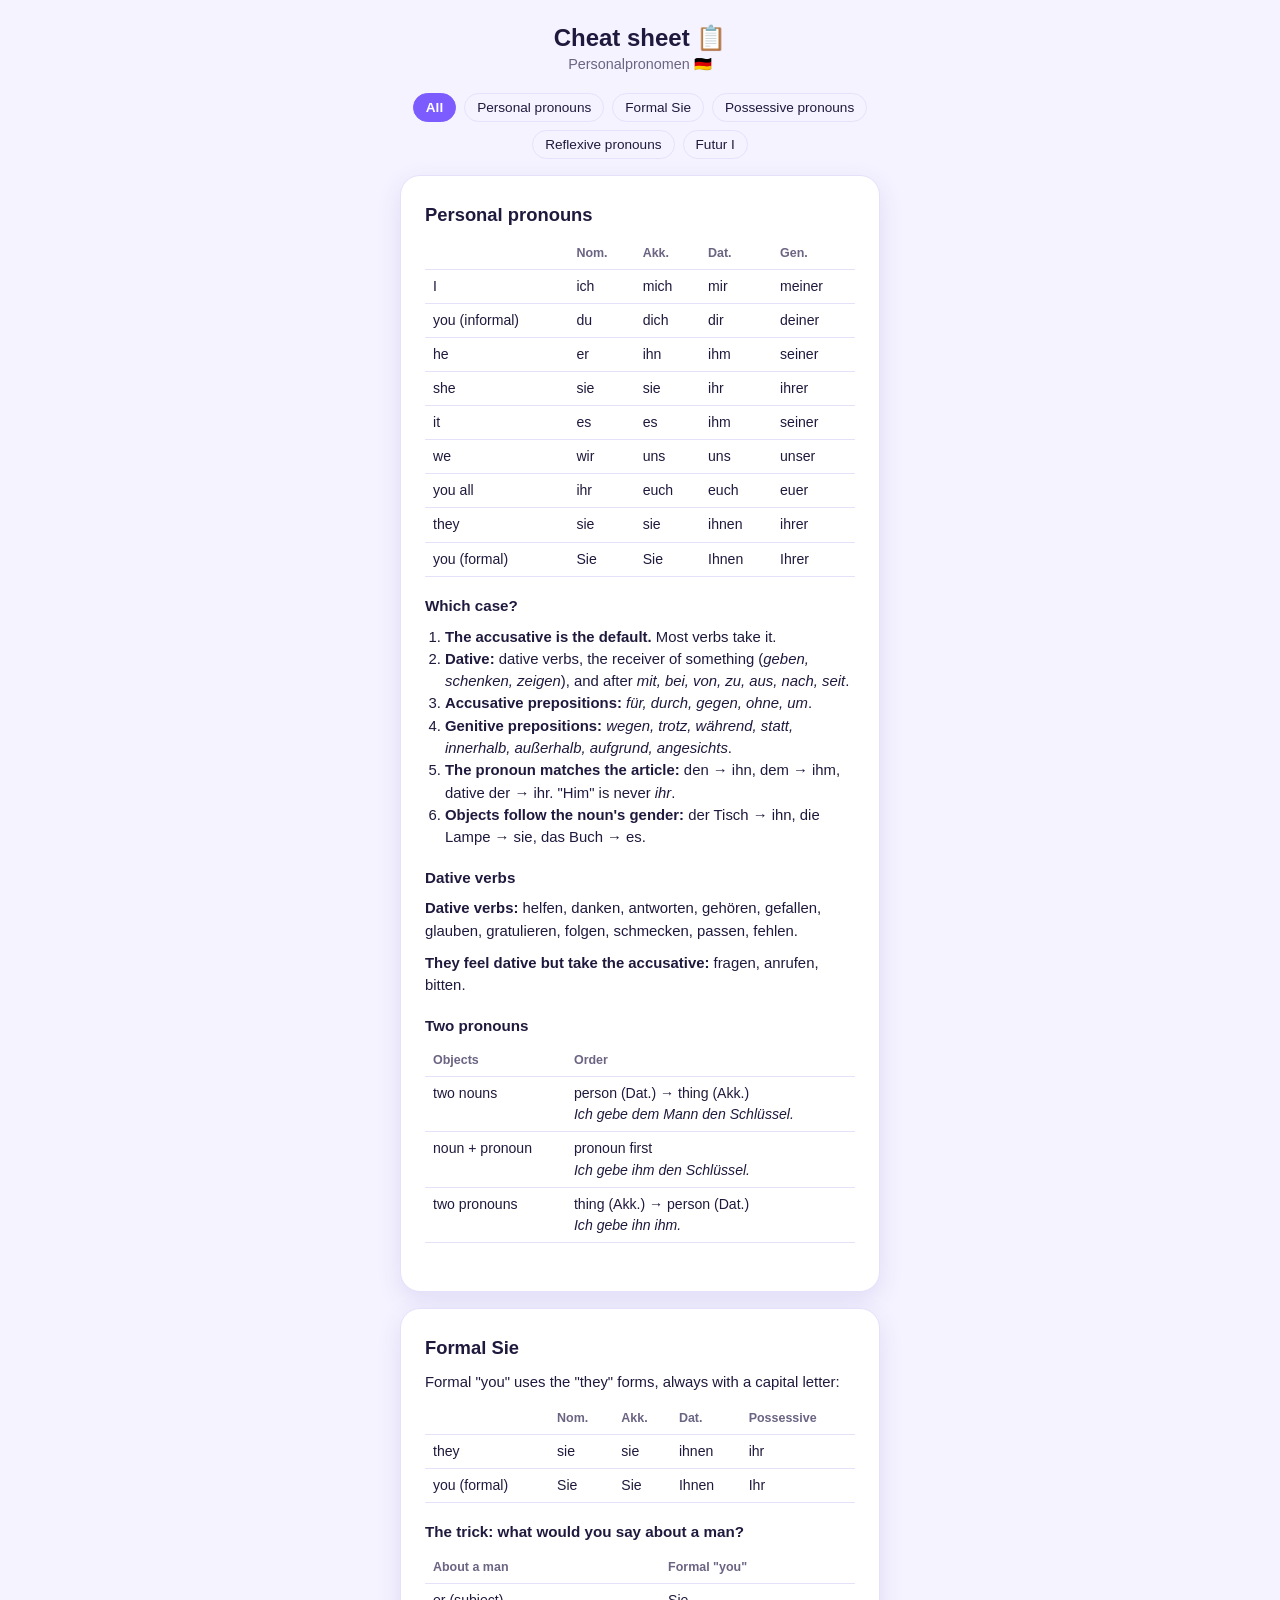
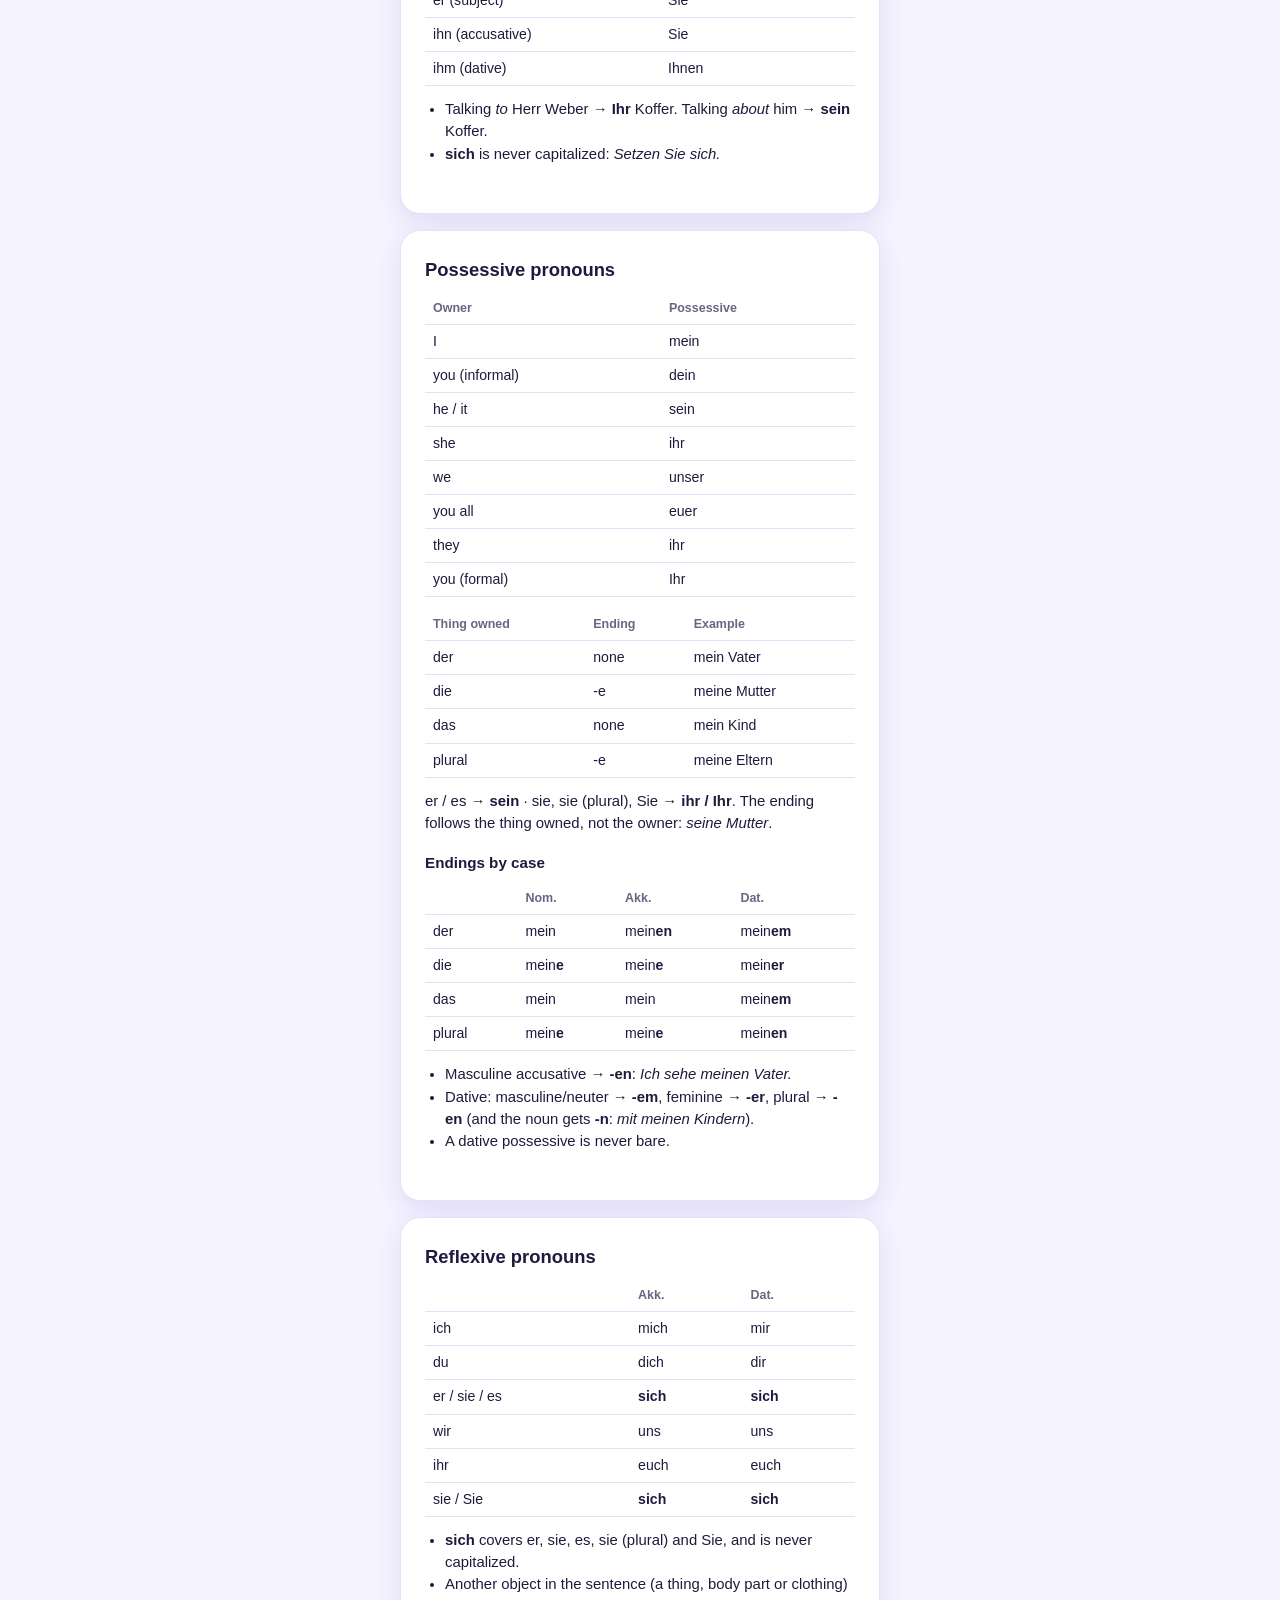
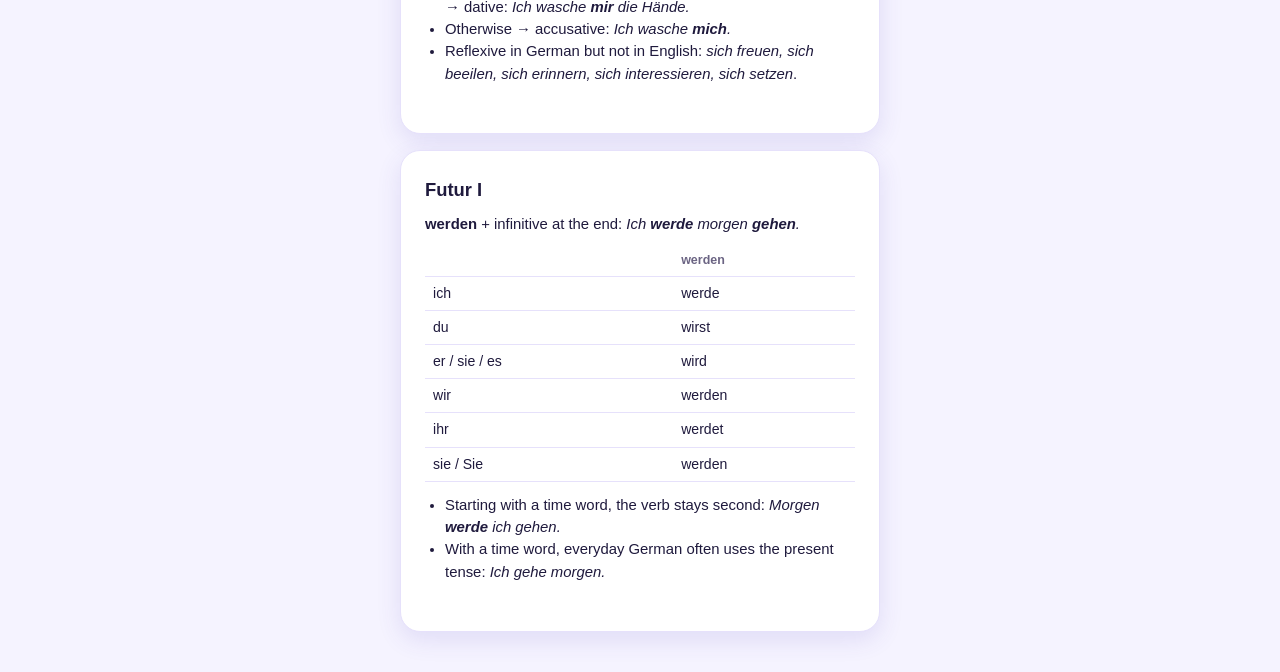
==== cheatsheet.html @ 4c066b8e "Cheat sheet on every screen; hide case labels during tests - A "Cheat sheet" link in the header open" ====
<!DOCTYPE html>
<html lang="en">
<head>
  <meta charset="UTF-8" />
  <meta name="viewport" content="width=device-width, initial-scale=1.0" />
  <title>Cheat sheet · Personalpronomen</title>
  <!-- Bump ?v= on every change (see index.html). -->
  <link rel="stylesheet" href="style.css?v=7" />
</head>
<body>
  <div class="app" id="app"></div>
  <script src="lessons.js?v=7"></script>
  <script src="cheatsheet.js?v=7"></script>
</body>
</html>
---- style.css ----
:root {
  --bg: #f5f3ff;
  --card-bg: #ffffff;
  --text: #1f1a3d;
  --muted: #6b6483;
  --accent: #7c5cff;
  --accent-dark: #5e3fe0;
  --correct: #22a06b;
  --correct-bg: #e6f7ee;
  --wrong: #e0483f;
  --wrong-bg: #fde9e7;
  --border: #e6e1fb;
  --shadow: 0 8px 24px rgba(76, 55, 179, 0.12);
}

@media (prefers-color-scheme: dark) {
  :root {
    --bg: #16132b;
    --card-bg: #221d40;
    --text: #f1eefc;
    --muted: #a79fc9;
    --accent: #9b81ff;
    --accent-dark: #7c5cff;
    --correct: #4ad999;
    --correct-bg: #16332a;
    --wrong: #ff7a70;
    --wrong-bg: #3a1c1c;
    --border: #34305a;
    --shadow: 0 8px 24px rgba(0, 0, 0, 0.4);
  }
}

* { box-sizing: border-box; }

body {
  margin: 0;
  background: var(--bg);
  color: var(--text);
  font-family: -apple-system, BlinkMacSystemFont, "Segoe UI", Roboto, Helvetica, Arial, sans-serif;
  min-height: 100vh;
  display: flex;
  justify-content: center;
  padding: 24px 16px;
}

.app {
  width: 100%;
  max-width: 480px;
}

header {
  text-align: center;
  margin-bottom: 20px;
}

header h1 {
  font-size: 1.5rem;
  margin: 0 0 4px;
}

header p {
  margin: 0;
  color: var(--muted);
  font-size: 0.9rem;
}

.stats {
  display: flex;
  justify-content: space-between;
  align-items: center;
  margin-bottom: 12px;
  font-size: 0.85rem;
  color: var(--muted);
}

.stats .streak {
  color: var(--accent);
  font-weight: 600;
}

.progress-bar {
  height: 8px;
  border-radius: 999px;
  background: var(--border);
  overflow: hidden;
  margin-bottom: 20px;
}

.progress-fill {
  height: 100%;
  background: var(--accent);
  transition: width 0.25s ease;
}

.card {
  background: var(--card-bg);
  border-radius: 20px;
  padding: 28px 24px;
  box-shadow: var(--shadow);
  border: 1px solid var(--border);
}

.category-tag {
  display: inline-block;
  font-size: 0.72rem;
  font-weight: 600;
  letter-spacing: 0.04em;
  text-transform: uppercase;
  color: var(--accent-dark);
  background: var(--correct-bg);
  background: color-mix(in srgb, var(--accent) 14%, transparent);
  padding: 4px 10px;
  border-radius: 999px;
  margin-bottom: 14px;
}

.prompt {
  font-size: 1.35rem;
  font-weight: 700;
  margin: 0 0 20px;
  line-height: 1.3;
}

.direction-hint {
  color: var(--muted);
  font-size: 0.8rem;
  margin: -14px 0 16px;
}

.options {
  display: flex;
  flex-direction: column;
  gap: 10px;
}

.option {
  text-align: left;
  padding: 14px 16px;
  border-radius: 12px;
  border: 1.5px solid var(--border);
  background: transparent;
  color: var(--text);
  font-size: 1rem;
  cursor: pointer;
  transition: border-color 0.15s, background 0.15s, transform 0.1s;
  font-family: inherit;
}

.option:hover:not(:disabled) {
  border-color: var(--accent);
}

.option:active:not(:disabled) {
  transform: scale(0.99);
}

.option:disabled {
  cursor: default;
}

.option.correct {
  border-color: var(--correct);
  background: var(--correct-bg);
  color: var(--correct);
  font-weight: 600;
}

.option.wrong {
  border-color: var(--wrong);
  background: var(--wrong-bg);
  color: var(--wrong);
  font-weight: 600;
}

.type-form {
  display: flex;
  gap: 10px;
}

.type-form input {
  flex: 1;
  padding: 14px 16px;
  border-radius: 12px;
  border: 1.5px solid var(--border);
  background: var(--bg);
  color: var(--text);
  font-size: 1rem;
  font-family: inherit;
}

.type-form input:focus {
  outline: none;
  border-color: var(--accent);
}

.type-form input.correct {
  border-color: var(--correct);
  color: var(--correct);
}

.type-form input.wrong {
  border-color: var(--wrong);
  color: var(--wrong);
}

button.submit-btn {
  padding: 14px 18px;
  border-radius: 12px;
  border: none;
  background: var(--accent);
  color: #fff;
  font-weight: 600;
  cursor: pointer;
  font-size: 1rem;
}

button.submit-btn:disabled {
  opacity: 0.5;
  cursor: default;
}

.feedback {
  margin-top: 16px;
  min-height: 24px;
  font-size: 0.95rem;
  font-weight: 600;
}

.feedback.correct { color: var(--correct); }
.feedback.wrong { color: var(--wrong); }

.next-btn {
  margin-top: 18px;
  width: 100%;
  padding: 14px;
  border-radius: 12px;
  border: none;
  background: var(--accent-dark);
  color: #fff;
  font-weight: 700;
  font-size: 1rem;
  cursor: pointer;
  display: none;
}

.next-btn.show {
  display: block;
}

.summary {
  text-align: center;
}

.summary .score {
  font-size: 3rem;
  font-weight: 800;
  color: var(--accent);
  margin: 8px 0;
}

.summary p {
  color: var(--muted);
}

.restart-btn {
  margin-top: 16px;
  padding: 14px 24px;
  border-radius: 12px;
  border: none;
  background: var(--accent);
  color: #fff;
  font-weight: 700;
  font-size: 1rem;
  cursor: pointer;
}

footer {
  text-align: center;
  margin-top: 24px;
  color: var(--muted);
  font-size: 0.78rem;
}

/* --- Menu & lessons --- */

.menu-card {
  margin-bottom: 16px;
}

.menu-card h2,
.lesson-heading {
  margin: 0 0 6px;
  font-size: 1.15rem;
}

.muted {
  color: var(--muted);
  font-size: 0.9rem;
  margin: 0 0 14px;
}

.group-title {
  font-size: 0.72rem;
  font-weight: 600;
  letter-spacing: 0.04em;
  text-transform: uppercase;
  color: var(--muted);
  margin: 20px 0 8px;
}

.lesson-list {
  display: flex;
  flex-direction: column;
  gap: 8px;
}

.lesson-btn {
  display: flex;
  justify-content: space-between;
  align-items: center;
  gap: 12px;
  text-align: left;
  padding: 12px 14px;
  border-radius: 12px;
  border: 1.5px solid var(--border);
  background: transparent;
  color: var(--text);
  font-family: inherit;
  font-size: 0.95rem;
  cursor: pointer;
  transition: border-color 0.15s;
}

.lesson-btn:hover {
  border-color: var(--accent);
}

.lesson-meta {
  flex-shrink: 0;
  font-size: 0.78rem;
  color: var(--muted);
}

.cheat-link {
  display: inline-block;
  margin-top: 10px;
  padding: 6px 14px;
  border-radius: 999px;
  border: 1.5px solid var(--border);
  color: var(--accent);
  font-size: 0.85rem;
  font-weight: 600;
  text-decoration: none;
}

.cheat-link:hover {
  border-color: var(--accent);
}

.cheat-tabs {
  display: flex;
  flex-wrap: wrap;
  justify-content: center;
  gap: 8px;
  margin-bottom: 16px;
}

.cheat-tab {
  padding: 6px 12px;
  border-radius: 999px;
  border: 1.5px solid var(--border);
  color: var(--text);
  font-size: 0.85rem;
  text-decoration: none;
}

.cheat-tab.active {
  background: var(--accent);
  border-color: var(--accent);
  color: #fff;
  font-weight: 600;
}

.back-link {
  background: none;
  border: none;
  padding: 0;
  margin-bottom: 12px;
  color: var(--muted);
  font-family: inherit;
  font-size: 0.85rem;
  cursor: pointer;
}

.back-link:hover {
  color: var(--accent);
}

.tip {
  font-size: 0.93rem;
  line-height: 1.5;
  margin: 12px 0 20px;
}

.tip p,
.tip ul,
.tip ol {
  margin: 0 0 10px;
}

.tip ul,
.tip ol {
  padding-left: 20px;
}

.tip h3 {
  font-size: 0.95rem;
  margin: 18px 0 8px;
}

table.ref {
  width: 100%;
  border-collapse: collapse;
  margin: 0 0 12px;
  font-size: 0.88rem;
}

table.ref th,
table.ref td {
  text-align: left;
  padding: 6px 8px;
  border-bottom: 1px solid var(--border);
  vertical-align: top;
}

table.ref th {
  color: var(--muted);
  font-size: 0.78rem;
  font-weight: 600;
}

/* --- Question extras --- */

.prompt strong {
  color: var(--accent);
}

.cue {
  font-size: 1rem;
  font-weight: 500;
  color: var(--muted);
}

.explain {
  margin-top: 12px;
  padding: 12px 14px;
  border-radius: 12px;
  background: var(--bg);
  border: 1px solid var(--border);
}

.explain .model {
  margin: 0;
  font-size: 1.05rem;
  font-weight: 600;
  color: var(--text);
}

.explain .why {
  margin: 6px 0 0;
  font-size: 0.88rem;
  color: var(--muted);
}

mark {
  background: color-mix(in srgb, var(--accent) 24%, transparent);
  color: inherit;
  padding: 0 3px;
  border-radius: 4px;
}

/* --- Summary extras --- */

.secondary-btn {
  display: block;
  margin: 10px auto 0;
  padding: 12px 24px;
  border-radius: 12px;
  border: 1.5px solid var(--border);
  background: transparent;
  color: var(--text);
  font-family: inherit;
  font-size: 0.95rem;
  font-weight: 600;
  cursor: pointer;
}

.review {
  text-align: left;
  margin: 20px 0 8px;
}

.review h3 {
  font-size: 1rem;
  margin: 0 0 4px;
}

.review-item {
  padding: 12px 0;
  border-top: 1px solid var(--border);
}

.summary .review-prompt {
  margin: 0 0 4px;
  color: var(--text);
  font-size: 0.9rem;
}

.summary .review-given {
  margin: 0;
  font-size: 0.85rem;
}

.review-given span {
  color: var(--wrong);
  font-weight: 600;
  text-decoration: line-through;
}

.summary .review-correct {
  margin: 2px 0 0;
  font-size: 0.85rem;
  color: var(--correct);
}

.summary .perfect {
  color: var(--correct);
  font-weight: 600;
}
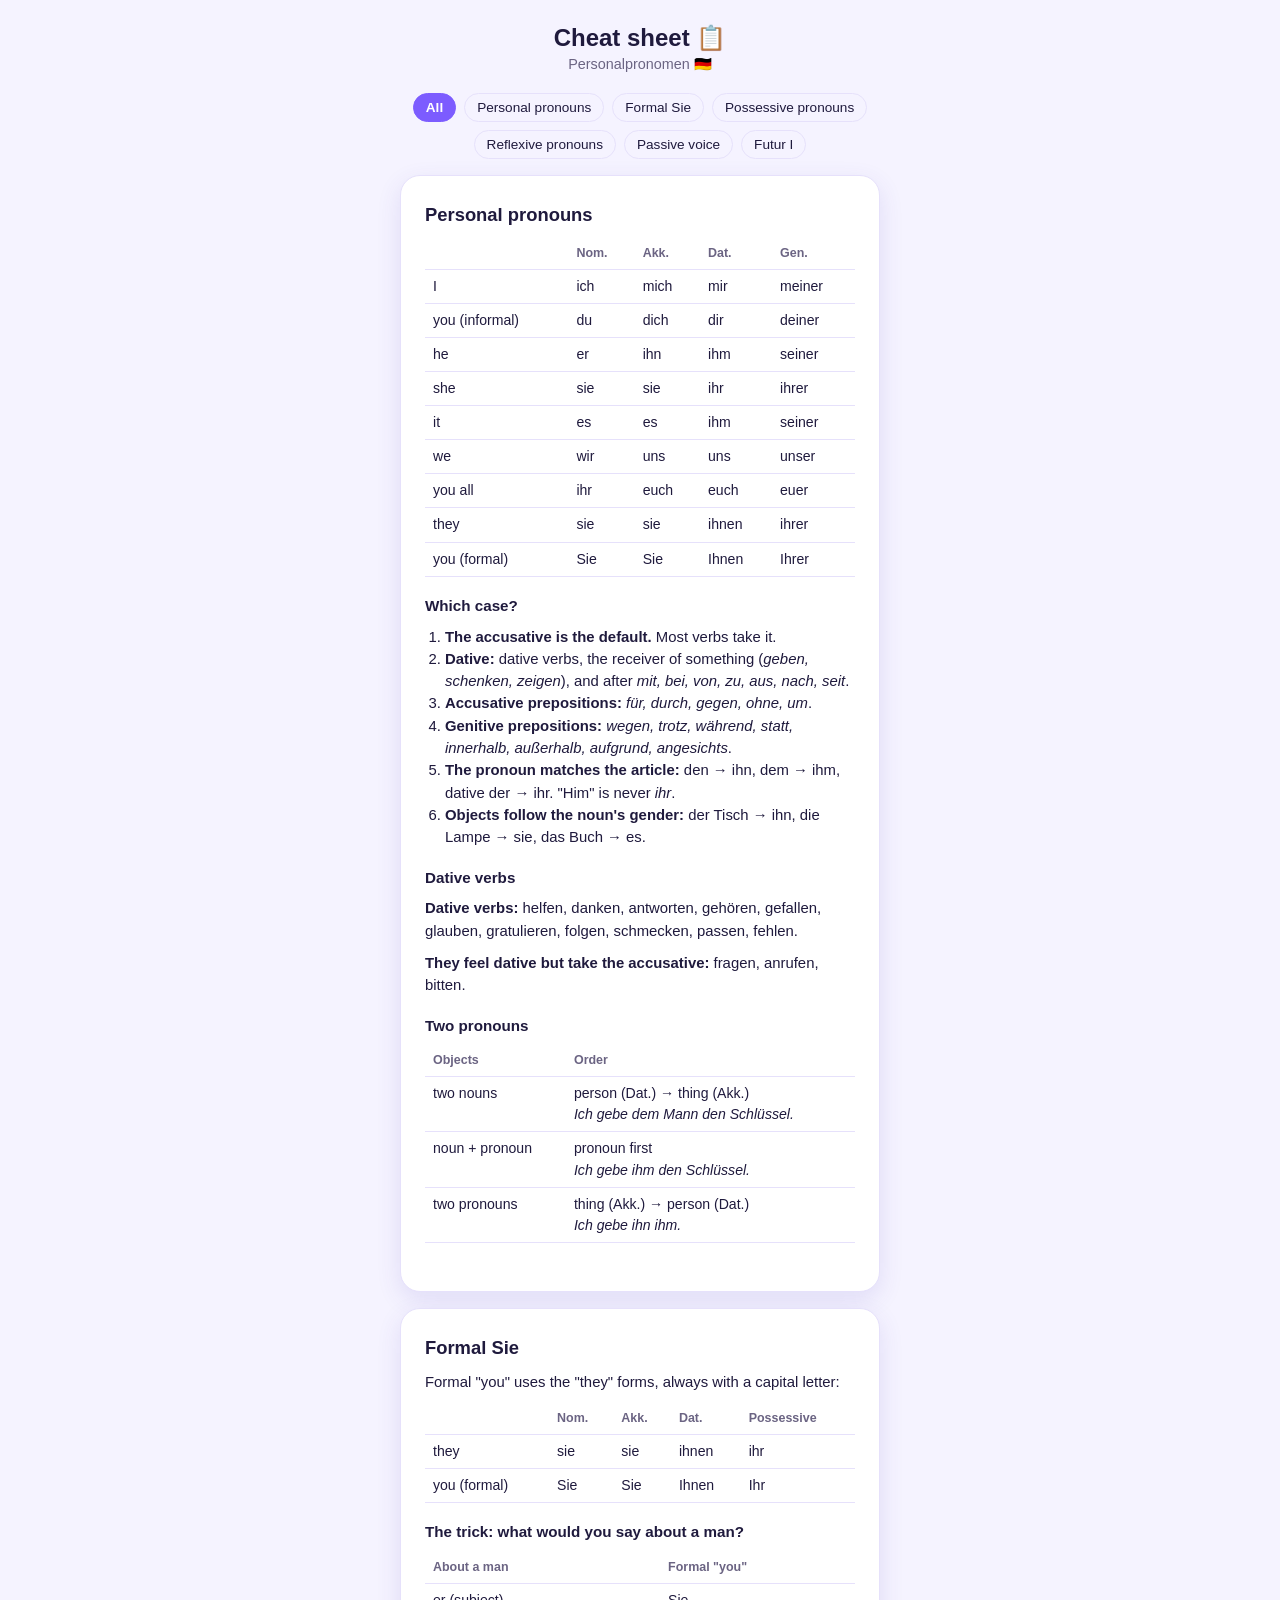
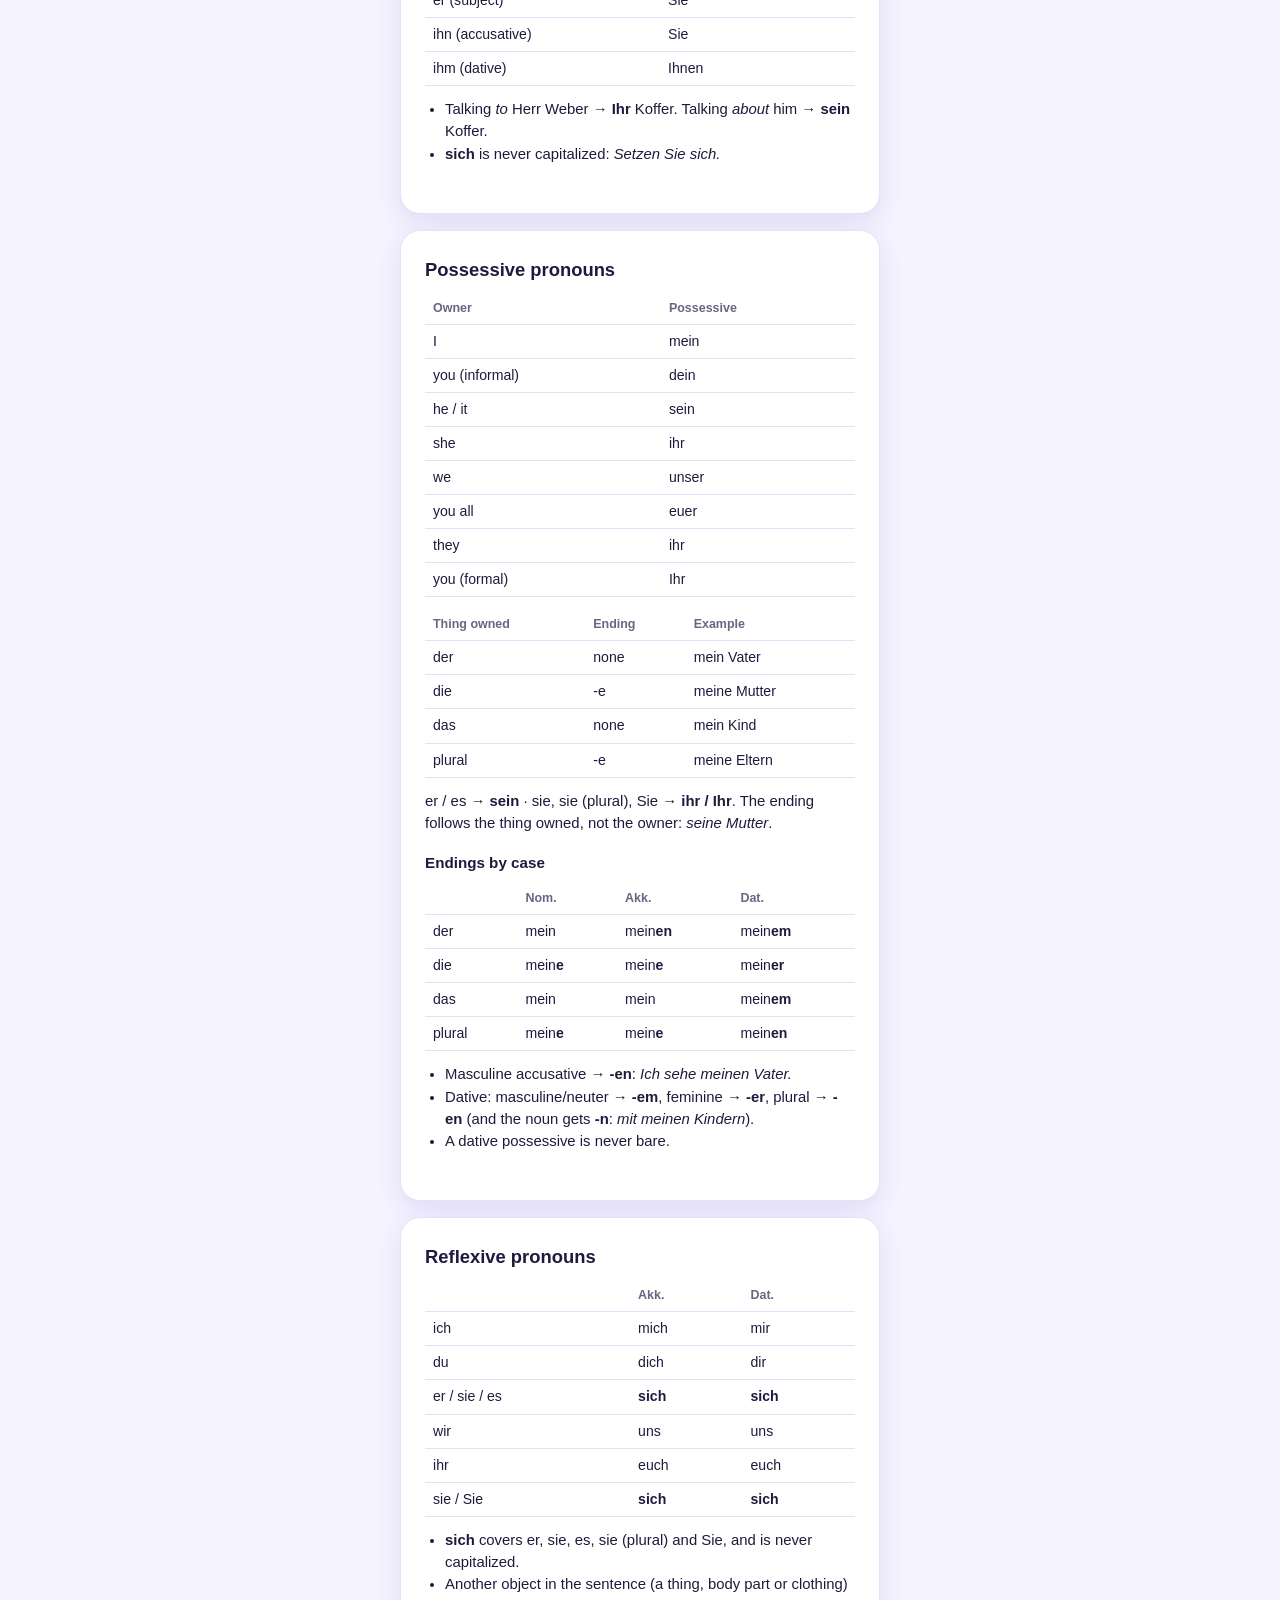
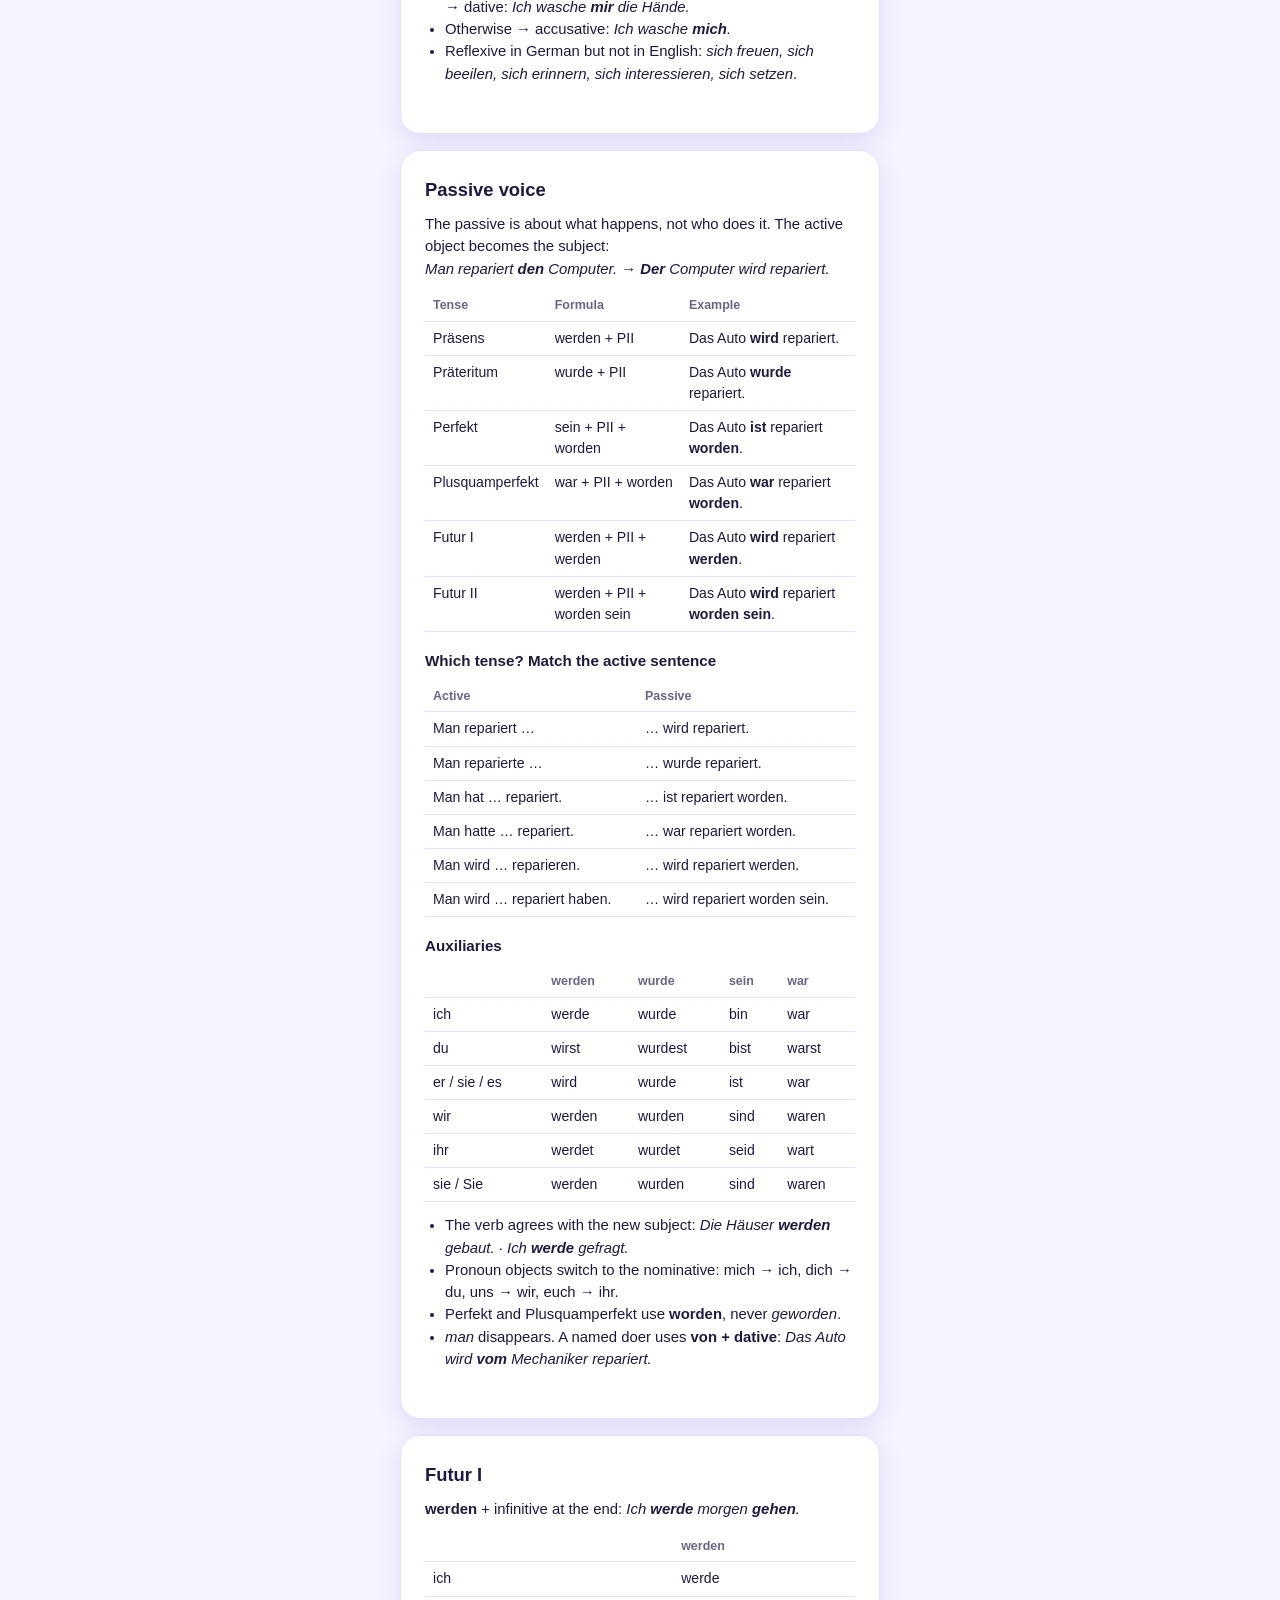
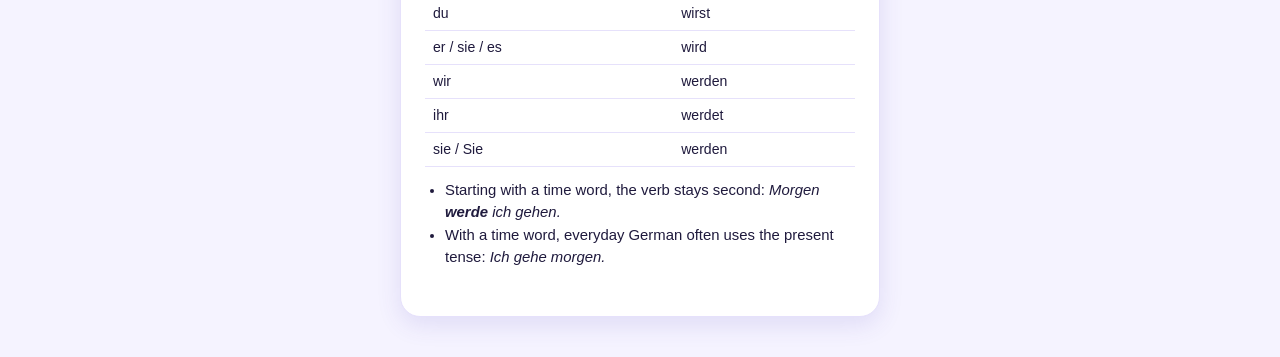
==== commit b230a277: "Add passive voice quizzes in all six tenses - passive.js generates 1,098 questions per tense (6,588 " ====
--- a/cheatsheet.html
+++ b/cheatsheet.html
@@ -5,11 +5,11 @@
   <meta name="viewport" content="width=device-width, initial-scale=1.0" />
   <title>Cheat sheet · Personalpronomen</title>
   <!-- Bump ?v= on every change (see index.html). -->
-  <link rel="stylesheet" href="style.css?v=7" />
+  <link rel="stylesheet" href="style.css?v=8" />
 </head>
 <body>
   <div class="app" id="app"></div>
-  <script src="lessons.js?v=7"></script>
-  <script src="cheatsheet.js?v=7"></script>
+  <script src="lessons.js?v=8"></script>
+  <script src="cheatsheet.js?v=8"></script>
 </body>
 </html>
